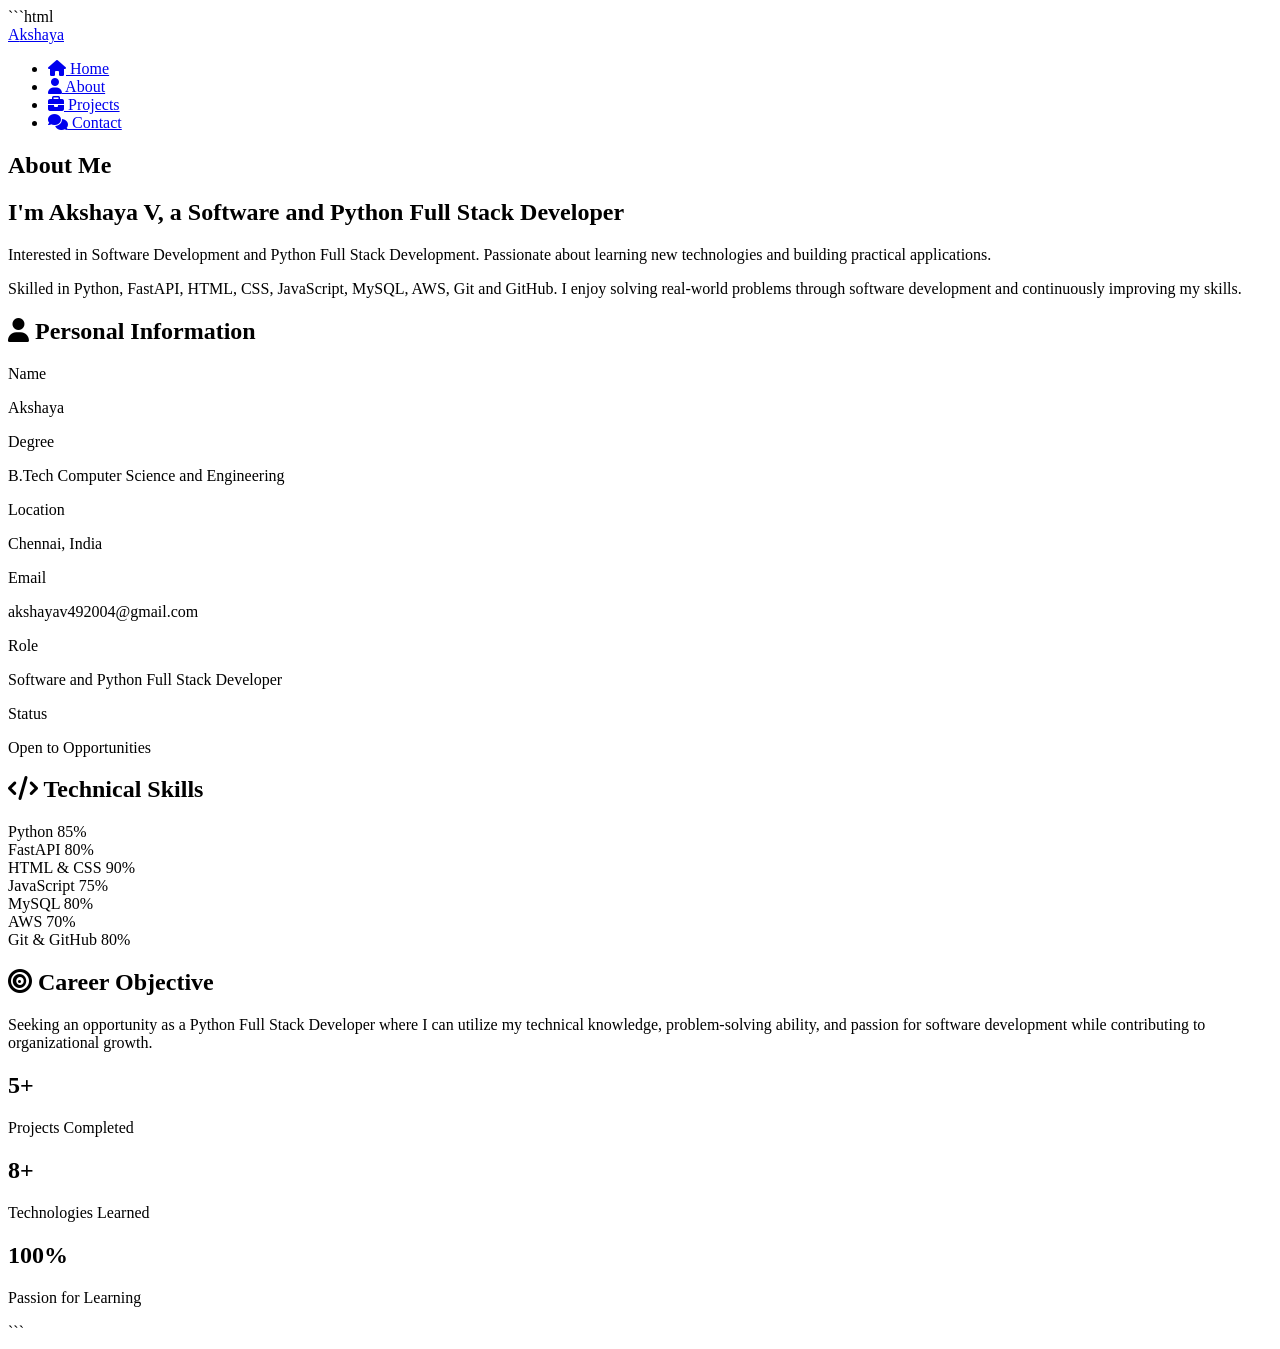
==== about.html @ 4a349fcb "Add files via upload" ====
```html
<!DOCTYPE html>
<html lang="en">

<head>

<meta charset="UTF-8">
<meta name="viewport" content="width=device-width, initial-scale=1.0">

<title>About | Akshaya</title>

<link rel="stylesheet" href="../css/style.css">

<link href="https://fonts.googleapis.com/css2?family=Poppins:wght@300;400;500;600;700&display=swap"
rel="stylesheet">

<link rel="stylesheet"
href="https://cdnjs.cloudflare.com/ajax/libs/font-awesome/6.7.2/css/all.min.css">

</head>

<body>

<div class="main-container">

<!-- Sidebar -->

<div class="aside">

<div class="logo">
<a href="index.html">
<span>A</span>kshaya
</a>
</div>

<ul class="nav">

<li><a href="index.html"><i class="fa fa-home"></i> Home</a></li>

<li><a href="about.html" class="active"><i class="fa fa-user"></i> About</a></li>

<li><a href="projects.html"><i class="fa fa-briefcase"></i> Projects</a></li>

<li><a href="contact.html"><i class="fa fa-comments"></i> Contact</a></li>

</ul>

</div>

<!-- Main -->

<div class="main-content">

<section class="about-section">

<div class="section-title">
<h1>About <span>Me</span></h1>
</div>

<div class="about-heading">

<h2>I'm Akshaya V, a <span>Software and Python Full Stack Developer</span></h2>

<p>

Interested in Software Development and Python Full Stack Development.
Passionate about learning new technologies and building practical applications.

</p>

<p>

Skilled in Python, FastAPI, HTML, CSS, JavaScript, MySQL,
AWS, Git and GitHub. I enjoy solving real-world problems
through software development and continuously improving my skills.

</p>

</div>

<div class="about-grid">

<!-- Left Card -->

<div class="info-card">

<h2>
<i class="fa fa-user"></i>
Personal Information
</h2>

<div class="info-item">
<span>Name</span>
<p>Akshaya</p>
</div>

<div class="info-item">
<span>Degree</span>
<p>B.Tech Computer Science and Engineering</p>
</div>

<div class="info-item">
<span>Location</span>
<p>Chennai, India</p>
</div>

<div class="info-item">
<span>Email</span>
<p>akshayav492004@gmail.com</p>
</div>

<div class="info-item">
<span>Role</span>
<p>Software and Python Full Stack Developer</p>
</div>

<div class="info-item">
<span>Status</span>
<p>Open to Opportunities</p>
</div>

</div>

<!-- Right Card -->

<div class="skills-card">

<h2>

<i class="fa fa-code"></i>

Technical Skills

</h2>

<div class="skill-box">

    <div class="skill">

        <div class="skill-header">
            <span>Python</span>
            <span>85%</span>
        </div>
    
        <div class="progress">
            <div class="python-progress"></div>
        </div>
    
    </div>
    
    <div class="skill">
    
        <div class="skill-header">
            <span>FastAPI</span>
            <span>80%</span>
        </div>
    
        <div class="progress">
            <div class="fastapi-progress"></div>
        </div>
    
    </div>
    
    <div class="skill">
    
        <div class="skill-header">
            <span>HTML & CSS</span>
            <span>90%</span>
        </div>
    
        <div class="progress">
            <div class="html-progress"></div>
        </div>
    
    </div>
    
    <div class="skill">
    
        <div class="skill-header">
            <span>JavaScript</span>
            <span>75%</span>
        </div>
    
        <div class="progress">
            <div class="js-progress"></div>
        </div>
    
    </div>
    
    <div class="skill">
    
        <div class="skill-header">
            <span>MySQL</span>
            <span>80%</span>
        </div>
    
        <div class="progress">
            <div class="mysql-progress"></div>
        </div>
    
    </div>
    
    <div class="skill">
    
        <div class="skill-header">
            <span>AWS</span>
            <span>70%</span>
        </div>
    
        <div class="progress">
            <div class="aws-progress"></div>
        </div>
    
    </div>
    
    <div class="skill">
    
        <div class="skill-header">
            <span>Git & GitHub</span>
            <span>80%</span>
        </div>
    
        <div class="progress">
            <div class="git-progress"></div>
        </div>
    
    </div>

</div>

</div>

<!-- Career Objective -->

<div class="career-card">

<h2>
<i class="fa fa-bullseye"></i>
Career Objective
</h2>

<p>

Seeking an opportunity as a Python Full Stack Developer
where I can utilize my technical knowledge, problem-solving ability,
and passion for software development while contributing to organizational growth.

</p>

</div>

<!-- Statistics -->

<div class="stats-grid">

<div class="stat-box">

<h1>5+</h1>

<p>Projects Completed</p>

</div>

<div class="stat-box">

<h1>8+</h1>

<p>Technologies Learned</p>

</div>

<div class="stat-box">

<h1>100%</h1>

<p>Passion for Learning</p>

</div>

</div>

</section>

</div>

</div>

</body>

</html>
```
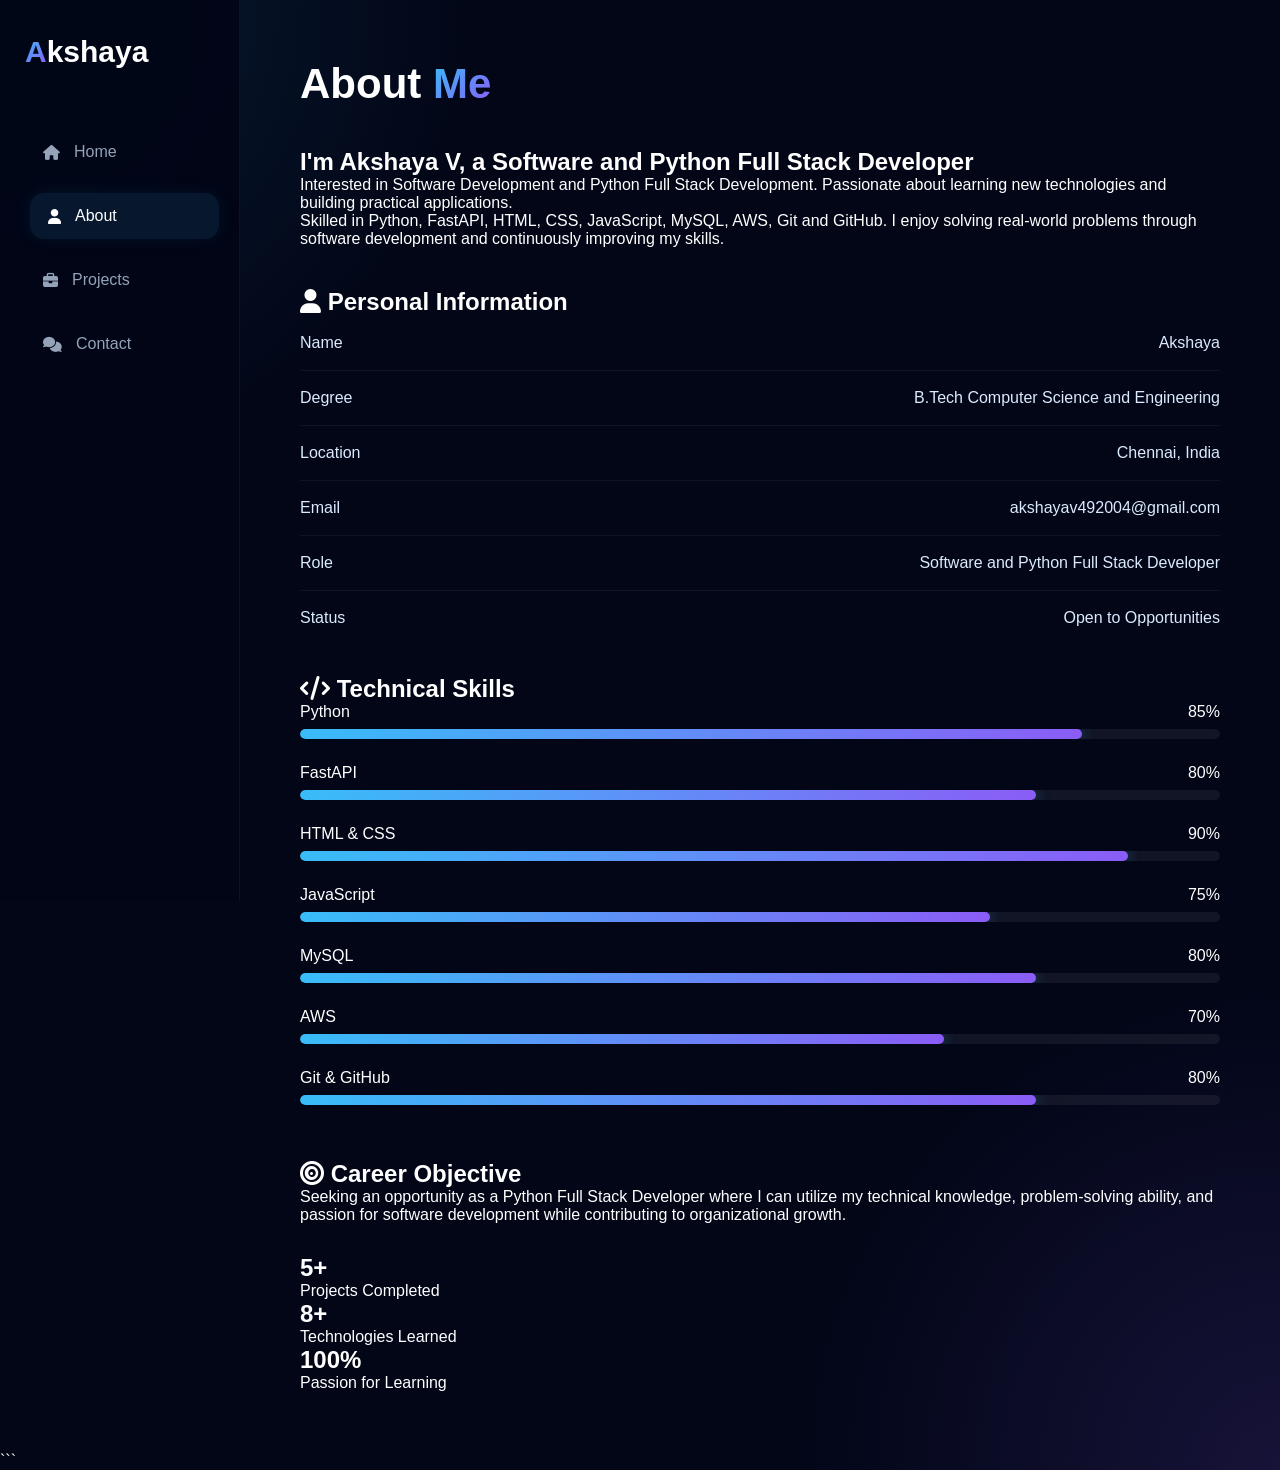
==== commit 647516bd: "Refactor about.html structure and styles" ====
--- a/about.html
+++ b/about.html
@@ -1,4 +1,4 @@
-```html
+
 <!DOCTYPE html>
 <html lang="en">
 
@@ -9,7 +9,7 @@
 
 <title>About | Akshaya</title>
 
-<link rel="stylesheet" href="../css/style.css">
+<link rel="stylesheet" href="style.css">
 
 <link href="https://fonts.googleapis.com/css2?family=Poppins:wght@300;400;500;600;700&display=swap"
 rel="stylesheet">
--- a/style.css
+++ b/style.css
@@ -0,0 +1,888 @@
+@import url('https://fonts.googleapis.com/css2?family=Poppins:wght@300;400;500;600;700&display=swap');
+
+/* =========================
+   VARIABLES
+========================= */
+
+:root {
+
+    --bg-main: #020617;
+    --bg-card: rgba(15, 23, 42, 0.85);
+    --bg-light: #111827;
+
+    --accent: #8b5cf6;
+    --accent-light: #38bdf8;
+    --accent-dark: #7c3aed;
+
+    --text-main: #ffffff;
+    --text-light: #94a3b8;
+
+    --gradient:
+    linear-gradient(135deg, #38bdf8, #8b5cf6);
+
+    --card-border:
+    rgba(255,255,255,0.08);
+
+    --shadow:
+    0 0 35px rgba(56,189,248,0.12);
+}
+
+/* =========================
+   RESET
+========================= */
+
+*{
+    margin:0;
+    padding:0;
+    box-sizing:border-box;
+}
+
+/* =========================
+   BODY
+========================= */
+
+body{
+
+    font-family:'Poppins',sans-serif;
+
+    background:
+    radial-gradient(circle at top left,
+    rgba(56,189,248,0.12),
+    transparent 25%),
+
+    radial-gradient(circle at bottom right,
+    rgba(139,92,246,0.15),
+    transparent 25%),
+
+    #020617;
+
+    color:var(--text-main);
+
+    overflow-x:hidden;
+}
+
+/* =========================
+   SCROLLBAR
+========================= */
+
+::-webkit-scrollbar{
+    width:8px;
+}
+
+::-webkit-scrollbar-thumb{
+    background:linear-gradient(180deg,#38bdf8,#8b5cf6);
+    border-radius:20px;
+}
+
+/* =========================
+   MAIN LAYOUT
+========================= */
+
+.main-container{
+    display:flex;
+}
+
+/* =========================
+   SIDEBAR
+========================= */
+
+.aside{
+
+    width:240px;
+    height:100vh;
+
+    position:fixed;
+    top:0;
+    left:0;
+
+    background:rgba(2,6,23,0.95);
+
+    border-right:
+    1px solid rgba(255,255,255,0.05);
+
+    padding:35px 25px;
+
+    backdrop-filter:blur(20px);
+
+    z-index:1000;
+}
+
+/* LOGO */
+
+.logo{
+    margin-bottom:60px;
+}
+
+.logo a{
+
+    color:white;
+
+    text-decoration:none;
+
+    font-size:30px;
+
+    font-weight:700;
+}
+
+.logo span{
+
+    background:linear-gradient(135deg,#38bdf8,#8b5cf6);
+
+    -webkit-background-clip:text;
+
+    -webkit-text-fill-color:transparent;
+}
+
+/* NAVIGATION */
+
+.nav{
+    list-style:none;
+}
+
+.nav li{
+    margin-bottom:18px;
+}
+
+.nav a{
+
+    text-decoration:none;
+
+    color:var(--text-light);
+
+    display:flex;
+
+    align-items:center;
+
+    gap:14px;
+
+    padding:14px 18px;
+
+    border-radius:14px;
+
+    transition:0.3s ease;
+}
+
+.nav a:hover,
+.nav a.active{
+
+    background:
+    rgba(56,189,248,0.1);
+
+    color:white;
+
+    transform:translateX(5px);
+
+    box-shadow:
+    0 0 20px rgba(56,189,248,0.08);
+}
+
+.nav i{
+    font-size:15px;
+}
+
+/* =========================
+   MAIN CONTENT
+========================= */
+
+.main-content{
+
+    margin-left:240px;
+
+    width:100%;
+
+    padding:60px;
+}
+
+/* =========================
+   SECTION TITLE
+========================= */
+
+.section-title{
+    margin-bottom:40px;
+}
+
+.section-title h1,
+.section-title h2{
+
+    font-size:42px;
+
+    margin-bottom:12px;
+
+    font-weight:700;
+}
+
+.section-title h1 span,
+.section-title h2 span{
+
+    background:
+    linear-gradient(135deg,#38bdf8,#8b5cf6);
+
+    -webkit-background-clip:text;
+
+    -webkit-text-fill-color:transparent;
+}
+
+.section-title p{
+
+    color:var(--text-light);
+
+    line-height:1.8;
+
+    max-width:700px;
+}
+
+/* =========================
+   HOME
+========================= */
+
+.home-container{
+
+    min-height:90vh;
+
+    display:flex;
+
+    align-items:center;
+
+    justify-content:space-between;
+
+    gap:50px;
+}
+
+.home-text{
+    max-width:650px;
+}
+
+.home-text h4{
+
+    color:#38bdf8;
+
+    margin-bottom:12px;
+
+    font-size:18px;
+}
+
+.home-text h1{
+
+    font-size:64px;
+
+    line-height:1.2;
+
+    margin-bottom:18px;
+}
+
+.home-text h1 span{
+
+    background:
+    linear-gradient(135deg,#38bdf8,#8b5cf6);
+
+    -webkit-background-clip:text;
+
+    -webkit-text-fill-color:transparent;
+}
+
+.home-text h3{
+
+    font-size:30px;
+
+    margin-bottom:20px;
+
+    color:#dbeafe;
+}
+
+.home-text p{
+
+    color:var(--text-light);
+
+    line-height:1.9;
+
+    margin-bottom:35px;
+
+    font-size:16px;
+}
+
+/* IMAGE */
+
+.home-image img{
+
+    width:350px;
+
+    border-radius:30px;
+
+    border:
+    1px solid rgba(255,255,255,0.08);
+
+    box-shadow:
+    0 0 45px rgba(56,189,248,0.18);
+}
+
+/* =========================
+   BUTTONS
+========================= */
+
+.buttons{
+    margin-top:20px;
+}
+
+.btn{
+
+    display:inline-block;
+
+    padding:14px 28px;
+
+    border-radius:40px;
+
+    text-decoration:none;
+
+    color:white;
+
+    font-weight:600;
+
+    background:
+    linear-gradient(135deg,#38bdf8,#8b5cf6);
+
+    transition:0.4s ease;
+
+    margin-right:15px;
+
+    border:none;
+
+    box-shadow:
+    0 0 25px rgba(56,189,248,0.25);
+}
+
+.btn:hover{
+
+    transform:
+    translateY(-5px);
+
+    box-shadow:
+    0 0 35px rgba(56,189,248,0.4);
+}
+
+.btn-outline{
+
+    background:transparent;
+
+    border:
+    1px solid rgba(255,255,255,0.1);
+}
+
+/* =========================
+   ABOUT SECTION
+========================= */
+
+.about-text{
+    margin-bottom:40px;
+}
+
+.about-text h3{
+
+    font-size:40px;
+
+    margin-bottom:18px;
+}
+
+.about-text h3 span{
+
+    background:
+    linear-gradient(135deg,#38bdf8,#8b5cf6);
+
+    -webkit-background-clip:text;
+
+    -webkit-text-fill-color:transparent;
+}
+
+.about-text p{
+
+    color:var(--text-light);
+
+    line-height:2;
+
+    margin-bottom:18px;
+
+    max-width:1000px;
+}
+
+/* =========================
+   ABOUT GRID
+========================= */
+
+.about-grid{
+
+    display:grid;
+
+    grid-template-columns:
+    repeat(auto-fit,minmax(450px,1fr));
+
+    gap:30px;
+
+    margin-top:40px;
+}
+
+/* =========================
+   CARDS
+========================= */
+
+.info-box,
+.skills-box,
+.project-card{
+
+    background:
+    rgba(15,23,42,0.7);
+
+    border:
+    1px solid rgba(255,255,255,0.06);
+
+    backdrop-filter:blur(25px);
+
+    border-radius:28px;
+
+    padding:35px;
+
+    box-shadow:var(--shadow);
+
+    transition:0.4s ease;
+}
+
+.info-box:hover,
+.skills-box:hover,
+.project-card:hover{
+
+    transform:
+    translateY(-8px);
+
+    border-color:
+    rgba(56,189,248,0.2);
+}
+
+/* =========================
+   CARD TITLES
+========================= */
+
+.info-box h4,
+.skills-box h4{
+
+    font-size:30px;
+
+    margin-bottom:30px;
+
+    display:flex;
+
+    align-items:center;
+
+    gap:15px;
+}
+
+.info-box h4 i,
+.skills-box h4 i{
+
+    width:55px;
+    height:55px;
+
+    display:flex;
+
+    align-items:center;
+
+    justify-content:center;
+
+    border-radius:50%;
+
+    background:
+    rgba(139,92,246,0.15);
+
+    color:#8b5cf6;
+}
+
+/* =========================
+   INFO ITEMS
+========================= */
+
+.info-item{
+
+    display:flex;
+
+    justify-content:space-between;
+
+    align-items:center;
+
+    padding:18px 0;
+
+    border-bottom:
+    1px solid rgba(255,255,255,0.05);
+
+    color:#dbeafe;
+}
+
+.info-item:last-child{
+    border-bottom:none;
+}
+
+/* =========================
+   SKILLS
+========================= */
+
+.skill{
+    margin-bottom:25px;
+}
+
+.skill-header{
+    display:flex;
+    justify-content:space-between;
+    align-items:center;
+    margin-bottom:8px;
+    font-size:16px;
+    font-weight:500;
+}
+
+.skill-header span{
+    color:#ffffff;
+}
+
+/* Progress Background */
+
+.progress{
+    width:100%;
+    height:10px;
+    background:#1e293b;
+    border-radius:50px;
+    overflow:hidden;
+}
+
+/* Filled Bar */
+
+.progress div{
+    height:100%;
+    border-radius:50px;
+    animation:fillBar 2s ease;
+}
+
+/* Individual Colors */
+
+.python-progress{
+    width:85%;
+    background:linear-gradient(90deg,#ffd43b,#3776ab);
+}
+
+.fastapi-progress{
+    width:80%;
+    background:linear-gradient(90deg,#00c16e,#00ff99);
+}
+
+.html-progress{
+    width:90%;
+    background:linear-gradient(90deg,#ff5722,#ff9800);
+}
+
+.css-progress{
+    width:85%;
+    background:linear-gradient(90deg,#2196f3,#00bcd4);
+}
+
+.js-progress{
+    width:75%;
+    background:linear-gradient(90deg,#ffd600,#ffb300);
+}
+
+.mysql-progress{
+    width:80%;
+    background:linear-gradient(90deg,#00758f,#00a4d6);
+}
+
+.aws-progress{
+    width:70%;
+    background:linear-gradient(90deg,#ff9900,#ffb84d);
+}
+
+.git-progress{
+    width:80%;
+    background:linear-gradient(90deg,#f1502f,#ff6b4a);
+}
+
+/* Animation */
+
+@keyframes fillBar{
+    from{
+        width:0;
+    }
+}
+
+/* PROGRESS */
+
+.progress{
+
+    width:100%;
+
+    height:10px;
+
+    background:
+    rgba(255,255,255,0.06);
+
+    border-radius:20px;
+
+    overflow:hidden;
+}
+
+.progress div{
+
+    height:100%;
+
+    border-radius:20px;
+
+    background:
+    linear-gradient(135deg,#38bdf8,#8b5cf6);
+
+    box-shadow:
+    0 0 15px rgba(56,189,248,0.4);
+}
+
+/* =========================
+   PROJECT GRID
+========================= */
+
+.projects-grid{
+
+    display:grid;
+
+    grid-template-columns:
+    repeat(auto-fit,minmax(280px,1fr));
+
+    gap:30px;
+
+    margin-top:35px;
+}
+
+/* PROJECT CARD */
+
+.project-card{
+
+    text-align:center;
+
+    padding:40px 30px;
+}
+
+.project-card h2{
+
+    font-size:42px;
+
+    margin-bottom:10px;
+
+    background:
+    linear-gradient(135deg,#38bdf8,#8b5cf6);
+
+    -webkit-background-clip:text;
+
+    -webkit-text-fill-color:transparent;
+}
+
+.project-card p{
+
+    color:var(--text-light);
+
+    font-size:17px;
+}
+
+/* =========================
+   CONTACT
+========================= */
+
+.contact-wrapper{
+
+    display:grid;
+
+    grid-template-columns:
+    repeat(auto-fit,minmax(350px,1fr));
+
+    gap:30px;
+}
+
+.contact-info-card,
+.contact-form-card{
+
+    background:
+    rgba(15,23,42,0.75);
+
+    border:
+    1px solid rgba(255,255,255,0.06);
+
+    border-radius:28px;
+
+    padding:35px;
+
+    backdrop-filter:blur(25px);
+
+    box-shadow:var(--shadow);
+}
+
+/* CONTACT INFO */
+
+.contact-info .info-item{
+
+    display:flex;
+
+    align-items:center;
+
+    gap:18px;
+
+    margin-bottom:25px;
+
+    border:none;
+}
+
+.contact-info i{
+
+    width:50px;
+    height:50px;
+
+    border-radius:50%;
+
+    display:flex;
+
+    align-items:center;
+
+    justify-content:center;
+
+    background:
+    rgba(56,189,248,0.1);
+
+    color:#38bdf8;
+}
+
+/* FORM */
+
+.contact-form input,
+.contact-form textarea{
+
+    width:100%;
+
+    padding:15px 18px;
+
+    margin-bottom:18px;
+
+    border-radius:14px;
+
+    border:
+    1px solid rgba(255,255,255,0.08);
+
+    background:
+    rgba(255,255,255,0.03);
+
+    color:white;
+
+    outline:none;
+
+    transition:0.3s;
+}
+
+.contact-form textarea{
+
+    min-height:150px;
+
+    resize:none;
+}
+
+.contact-form input:focus,
+.contact-form textarea:focus{
+
+    border-color:#38bdf8;
+
+    box-shadow:
+    0 0 15px rgba(56,189,248,0.2);
+}
+
+/* =========================
+   SOCIAL LINKS
+========================= */
+
+.social-links{
+
+    display:flex;
+
+    gap:15px;
+
+    margin-top:25px;
+}
+
+.social-links a{
+
+    width:48px;
+    height:48px;
+
+    display:flex;
+
+    align-items:center;
+
+    justify-content:center;
+
+    border-radius:50%;
+
+    background:
+    rgba(255,255,255,0.05);
+
+    color:white;
+
+    text-decoration:none;
+
+    transition:0.3s;
+}
+
+.social-links a:hover{
+
+    background:
+    linear-gradient(135deg,#38bdf8,#8b5cf6);
+
+    transform:
+    translateY(-5px);
+}
+
+/* =========================
+   RESPONSIVE
+========================= */
+
+@media(max-width:991px){
+
+    .aside{
+        display:none;
+    }
+
+    .main-content{
+        margin-left:0;
+    }
+
+    .home-container{
+        flex-direction:column;
+        text-align:center;
+    }
+
+    .home-image img{
+        margin-top:40px;
+    }
+}
+
+@media(max-width:768px){
+
+    .main-content{
+        padding:25px;
+    }
+
+    .home-text h1{
+        font-size:44px;
+    }
+
+    .home-text h3{
+        font-size:24px;
+    }
+
+    .about-grid{
+        grid-template-columns:1fr;
+    }
+
+    .projects-grid{
+        grid-template-columns:1fr;
+    }
+
+    .info-box,
+    .skills-box,
+    .project-card{
+        padding:25px;
+    }
+}
